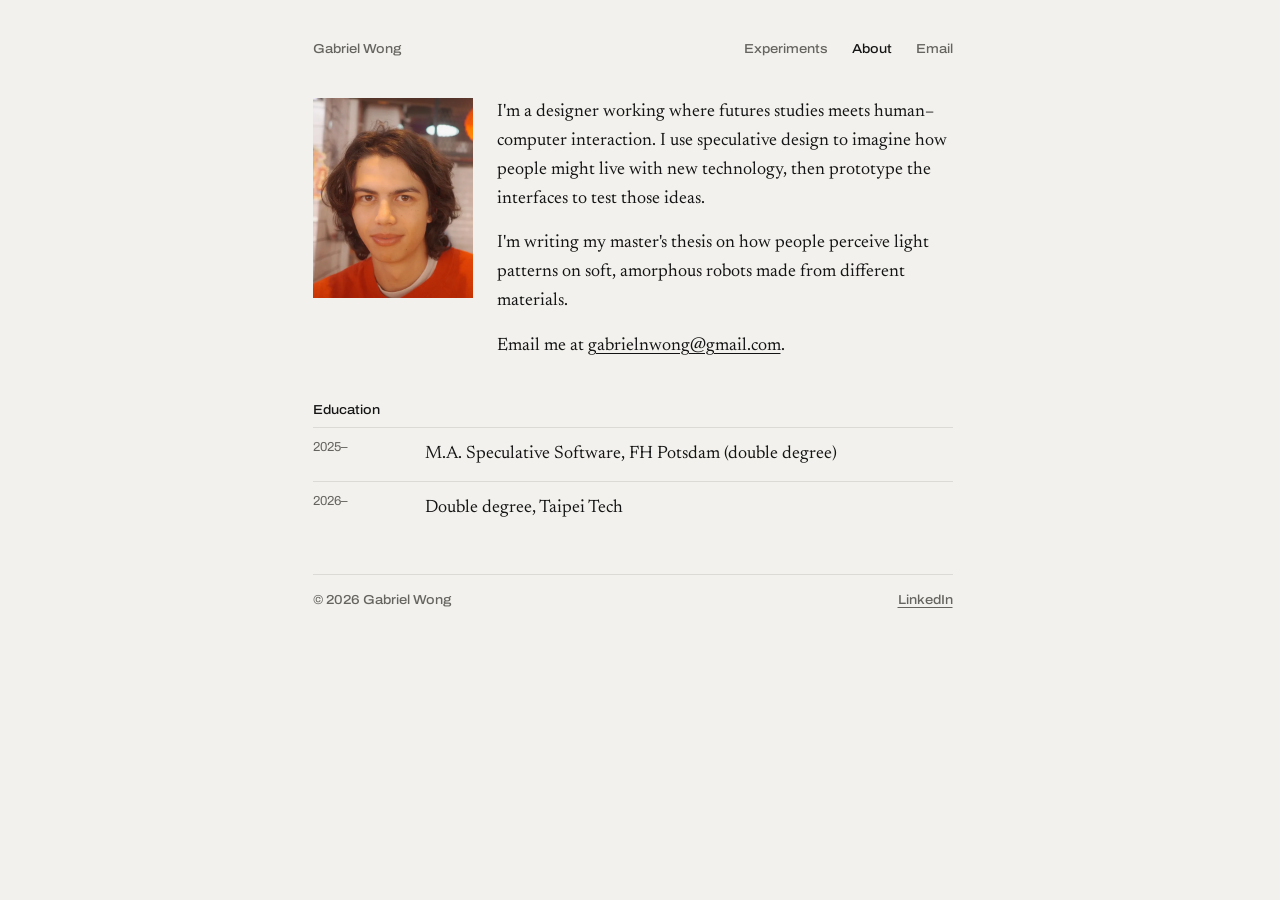
==== about/index.html @ 3de696ee "Reorder nav: Experiments, About, Email Lead with work, then the person, then contact.  Co-Authored-B" ====
<!DOCTYPE html>
<html lang="en">
  <head>
    <title>About · Gabriel Wong</title>
    <meta charset="UTF-8" />
    <meta name="viewport" content="width=device-width, initial-scale=1.0" />
    <meta name="theme-color" content="#f2f1ed" />
    <link rel="preconnect" href="https://fonts.googleapis.com" />
    <link rel="preconnect" href="https://fonts.gstatic.com" crossorigin />
    <link
      href="https://fonts.googleapis.com/css2?family=Archivo:wdth,wght@62..125,400..800&family=Newsreader:ital,opsz,wght@0,6..72,400..600;1,6..72,400&display=swap"
      rel="stylesheet"
    />
    <link rel="stylesheet" href="/css/site.css" />
  </head>
  <body>
    <div class="page">
      <header class="site-header ui">
        <a href="/">Gabriel Wong</a>
        <nav>
          <a href="/experiments/">Experiments</a>
          <a href="/about/" aria-current="page">About</a>
          <a href="mailto:gabrielnwong@gmail.com">Email</a>
        </nav>
      </header>

      <main class="page">
        <section class="about">
          <img src="/assets/images/profile.webp" alt="Portrait of Gabriel Wong" width="160" height="200" />
          <div class="text">
            <p>
              I'm a designer working where futures studies meets
              human–computer interaction. I use speculative design to imagine
              how people might live with new technology, then prototype the
              interfaces to test those ideas.
            </p>
            <p>
              I'm writing my master's thesis on how people perceive light patterns on soft, amorphous robots made from different materials.
            </p>
            <p>
              Email me at
              <a href="mailto:gabrielnwong@gmail.com">gabrielnwong@gmail.com</a>.
            </p>
          </div>
        </section>

        <section class="cv" aria-labelledby="edu-label">
          <h2 id="edu-label" class="ui label">Education</h2>
          <ul>
            <li><span>2025–</span><span>M.A. Speculative Software, FH Potsdam (double degree)</span></li>
            <li><span>2026–</span><span>Double degree, Taipei Tech</span></li>
            <!-- TODO (Gabriel): exact programme names, years, and earlier degrees -->
          </ul>
        </section>
      </main>

      <footer class="site-footer ui">
        <span>© 2026 Gabriel Wong</span>
        <a href="https://www.linkedin.com/in/-gabriel-/" target="_blank" rel="noopener">LinkedIn<span class="visually-hidden"> (opens in new tab)</span></a>
      </footer>
    </div>
  </body>
</html>
---- css/site.css ----
/* gabrielwong.co — one stylesheet for the whole site.
   Layout: a single 640px column; the homepage and figures run wider.
   Spacing follows an 8px scale; type follows the scale below. */

:root {
  /* color: warm grey paper and black ink; the project images bring the colour */
  --paper: #f2f1ed;
  --ink: #141414;
  --ink-soft: #66645f;
  --rule: #dcdad4;
  --grid: #e4e2dc;
  --mark: #141414; /* accent: links, labels, caption numbers */
  --panel: #e7e5e0; /* quiet fill used instead of outlines */

  /* type */
  /* Archivo for headlines, labels and interface; Newsreader for reading */
  --sans: "Archivo", system-ui, -apple-system, sans-serif;
  --serif: "Newsreader", Georgia, serif;
  --step--1: 0.8125rem; /* 13px */
  --step-0: 1rem;       /* 16px */
  --step-1: 1.1875rem;  /* 19px */
  --step-2: 1.6875rem;  /* 27px */
  --step-3: clamp(1.75rem, 4vw, 2.25rem);

  /* space */
  --s1: 8px;
  --s2: 16px;
  --s3: 24px;
  --s4: 40px;
  --s5: 64px;

  --column: 640px;
  --wide: 880px;
}

*,
*::before,
*::after {
  box-sizing: border-box;
}

html {
  -webkit-text-size-adjust: 100%;
  color-scheme: light;
  background: var(--paper); /* scrolling past the edge shows paper, not white */
  overscroll-behavior: none; /* no rubber-band bounce at the top and bottom */
  scrollbar-gutter: stable; /* pages don't shift sideways when a scrollbar appears */
  -webkit-tap-highlight-color: transparent;
}

body {
  margin: 0;
  overscroll-behavior: none; /* some browsers read it from body, not html */
  -webkit-font-smoothing: antialiased;
  -moz-osx-font-smoothing: grayscale;
  background: var(--paper);
  color: var(--ink);
  font: 400 1.125rem / 1.6 var(--serif);
  padding: var(--s4) max(var(--s2), env(safe-area-inset-left)) var(--s5);
}

img,
svg,
video {
  display: block;
  max-width: 100%;
  height: auto;
}

a {
  color: inherit;
  text-decoration-thickness: 1px;
  text-underline-offset: 3px;
}

a,
button {
  touch-action: manipulation; /* no double-tap zoom delay */
}

/* hover colours only where there is a pointer, so taps don't leave links red */
@media (hover: hover) {
  a:hover {
    color: var(--mark);
    text-decoration-thickness: 2px;
  }
}

/* quick crossfade between pages in browsers that support it */
@view-transition {
  navigation: auto;
}

::view-transition-old(root),
::view-transition-new(root) {
  animation-duration: 0.18s;
}

@media (prefers-reduced-motion: reduce) {
  ::view-transition-old(root),
  ::view-transition-new(root) {
    animation: none;
  }
}

:focus-visible {
  outline: 2px solid var(--mark);
  outline-offset: 2px;
}

h1,
h2,
h3 {
  margin: 0;
  line-height: 1.15;
  text-wrap: balance;
}

p {
  margin: 0;
}

/* ---------- shared pieces ---------- */

.page {
  max-width: var(--column);
  margin: 0 auto;
  display: grid;
  gap: var(--s4);
}

/* small interface text: nav, labels, captions' numbers */
.ui {
  font: 500 0.8125rem / 1.4 var(--sans);
  font-stretch: 112%;
}

/* the display voice: wide Archivo capitals */
.intro h1,
.case-head h1 {
  font-family: var(--sans);
  font-weight: 800;
  font-stretch: 125%;
  text-transform: uppercase;
  letter-spacing: 0;
}

.site-header {
  display: flex;
  justify-content: space-between;
  flex-wrap: wrap;
  gap: var(--s1) var(--s3);
  color: var(--ink-soft);
  -webkit-user-select: none;
  user-select: none;
}

.site-header a {
  text-decoration: none;
}

.site-header nav {
  display: flex;
  gap: var(--s3);
}

.site-header [aria-current="page"] {
  color: var(--ink);
}

.site-footer {
  border-top: 1px solid var(--rule);
  padding-top: var(--s2);
  display: flex;
  justify-content: space-between;
  flex-wrap: wrap;
  gap: var(--s1);
  color: var(--ink-soft);
}

.label {
  color: var(--mark);
}

/* quiet frame for experiment images */
.plate {
  background: var(--panel);
  aspect-ratio: 4 / 3;
  overflow: hidden;
}

/* ---------- homepage ---------- */

.intro {
  display: grid;
  gap: var(--s2);
}

.intro h1 {
  font-size: clamp(1.5rem, 6vw, 2.25rem);
  line-height: 1.05;
}

.intro p {
  color: var(--ink-soft);
  max-width: 54ch;
}

.visually-hidden {
  position: absolute;
  width: 1px;
  height: 1px;
  overflow: hidden;
  clip: rect(0 0 0 0);
  white-space: nowrap;
}

/* the work leads: real images in a two-column grid */
.work ol {
  list-style: none;
  margin: 0;
  padding: 0;
  display: grid;
  grid-template-columns: repeat(2, minmax(0, 1fr));
  gap: var(--s5) var(--s3);
  width: min(var(--wide), 100vw - 2 * var(--s2));
  margin-inline: calc((var(--column) - min(var(--wide), 100vw - 2 * var(--s2))) / 2);
}

.work a {
  display: grid;
  grid-template-columns: minmax(0, 1fr) auto;
  gap: 4px var(--s2);
  text-decoration: none;
}

.work .shot {
  grid-column: 1 / -1;
  width: 100%;
  aspect-ratio: 4 / 3;
  object-fit: cover;
  background: var(--panel);
  margin-bottom: var(--s1);
  transition: opacity 0.2s ease;
}

/* animated thumbnails: the poster image sits under a muted loop (js/thumbs.js) */
.work span.shot {
  display: block;
  position: relative;
  overflow: hidden;
}

.work .shot > img,
.work .shot > video {
  position: absolute;
  inset: 0;
  width: 100%;
  height: 100%;
  object-fit: cover;
}

.work .shot > video {
  opacity: 0;
  transition: opacity 0.3s ease;
}

.work .shot > video.is-playing {
  opacity: 1;
}

@media (hover: hover) {
  .work a:hover .shot {
    opacity: 0.88;
  }
  .work a:hover .title {
    text-decoration: underline;
    text-decoration-thickness: 2px;
    text-underline-offset: 3px;
  }
}

.work .title {
  display: block;
  font: 700 var(--step-0) / 1.4 var(--sans);
  font-stretch: 112%;
}

.work .summary {
  display: block;
  color: var(--ink-soft);
  font-size: 1rem;
  line-height: 1.5;
}

.work .year {
  font: 400 var(--step--1) / 1.9 var(--sans);
  color: var(--ink-soft);
  font-variant-numeric: tabular-nums;
}

@media (max-width: 672px) {
  .work ol {
    grid-template-columns: 1fr;
    width: 100%;
    margin-inline: 0;
  }
}

/* ---------- case study (short version) ---------- */

.case-head {
  display: grid;
  gap: var(--s3);
}

.case-head h1 {
  font-size: clamp(2rem, 5vw, 2.75rem);
  line-height: 1.05;
}

.abstract {
  display: grid;
  gap: 6px;
}

.abstract p {
  font: 400 var(--step-1) / 1.5 var(--serif);
}

.facts {
  display: grid;
  grid-template-columns: repeat(auto-fit, minmax(130px, 1fr));
  gap: var(--s2);
  margin: 0;
  padding: var(--s2) 0;
  border-block: 1px solid var(--rule);
}

.facts dt {
  color: var(--ink-soft);
}

.facts dd {
  margin: 4px 0 0;
  font-size: 0.9375rem;
}

.further {
  display: flex;
  flex-wrap: wrap;
  gap: var(--s1) var(--s3);
}

.further a {
  color: var(--mark);
}

.section {
  display: grid;
  gap: var(--s2);
}

/* section headings: plain sentence case */
.section > h2.ui {
  font: 700 1.5rem / 1.2 var(--sans);
  font-stretch: 112%;
}

.section p {
  max-width: 62ch;
}

.fig {
  margin: 0;
  display: grid;
  gap: var(--s1);
}

.fig .plate {
  aspect-ratio: auto;
}

.fig img {
  width: 100%;
  max-height: 85vh;
  object-fit: contain;
}

.fig.hero img {
  aspect-ratio: 3 / 2;
  object-fit: cover;
}

.fig figcaption {
  font-size: 0.9375rem;
  line-height: 1.5;
  color: var(--ink-soft);
}

.fig figcaption b {
  color: var(--mark);
  font: 600 0.75rem var(--sans);
  margin-right: var(--s1);
}

/* lets an image run wider than the text column on large screens */
.fig.wide {
  width: min(var(--wide), 100vw - 2 * var(--s2));
  margin-inline: calc((var(--column) - min(var(--wide), 100vw - 2 * var(--s2))) / 2);
}

@media (max-width: 672px) {
  .fig.wide {
    width: 100%;
    margin-inline: 0;
  }
}

.next {
  display: flex;
  justify-content: space-between;
  gap: var(--s2);
  flex-wrap: wrap;
  border-top: 1px solid var(--rule);
  padding-top: var(--s2);
}

/* numbered research questions at the end of a case study */
.questions {
  margin: 0;
  padding: 0;
  list-style: none;
  counter-reset: q;
  display: grid;
  border-top: 1px solid var(--rule);
}

.questions li {
  counter-increment: q;
  display: grid;
  grid-template-columns: 40px minmax(0, 1fr);
  gap: var(--s2);
  padding: var(--s2) 0;
  border-bottom: 1px solid var(--rule);
  font: 400 var(--step-1) / 1.45 var(--serif);
}

.questions li::before {
  content: "Q" counter(q);
  font: 600 0.75rem / 2.4 var(--sans);
  color: var(--mark);
}

/* ---------- about ---------- */

.about {
  display: grid;
  grid-template-columns: 160px minmax(0, 1fr);
  gap: var(--s3);
  align-items: start;
}

.about .text {
  display: grid;
  gap: var(--s2);
}

@media (max-width: 520px) {
  .about {
    grid-template-columns: 1fr;
  }
  .about img {
    max-width: 160px;
  }
}

.cv {
  display: grid;
  gap: var(--s1);
}

.cv ul {
  list-style: none;
  margin: 0;
  padding: 0;
}

.cv li {
  display: grid;
  grid-template-columns: 96px minmax(0, 1fr);
  gap: var(--s2);
  padding: 12px 0;
  border-top: 1px solid var(--rule);
}

.cv li span:first-child {
  font: 400 var(--step--1) var(--sans);
  color: var(--ink-soft);
  font-variant-numeric: tabular-nums;
}

@media (prefers-reduced-motion: no-preference) {
  a {
    transition: color 0.15s ease;
  }
}

/* ---------- experiments ---------- */

.experiments {
  display: grid;
  grid-template-columns: repeat(2, minmax(0, 1fr));
  gap: var(--s4) var(--s3);
  list-style: none;
  margin: 0;
  padding: 0;
}

.experiments a {
  display: grid;
  gap: var(--s1);
  text-decoration: none;
}

.experiments .plate {
  aspect-ratio: 1;
}

.experiments img {
  width: 100%;
  height: 100%;
  object-fit: cover;
}

@media (hover: hover) {
  .experiments a:hover .plate {
    opacity: 0.88;
  }
}

.experiments .caption {
  font-size: var(--step--1);
  color: var(--ink-soft);
}

.experiments .caption b {
  color: var(--mark);
  font: 600 0.75rem var(--sans);
  margin-right: var(--s1);
}

@media (max-width: 520px) {
  .experiments {
    grid-template-columns: 1fr;
  }
}
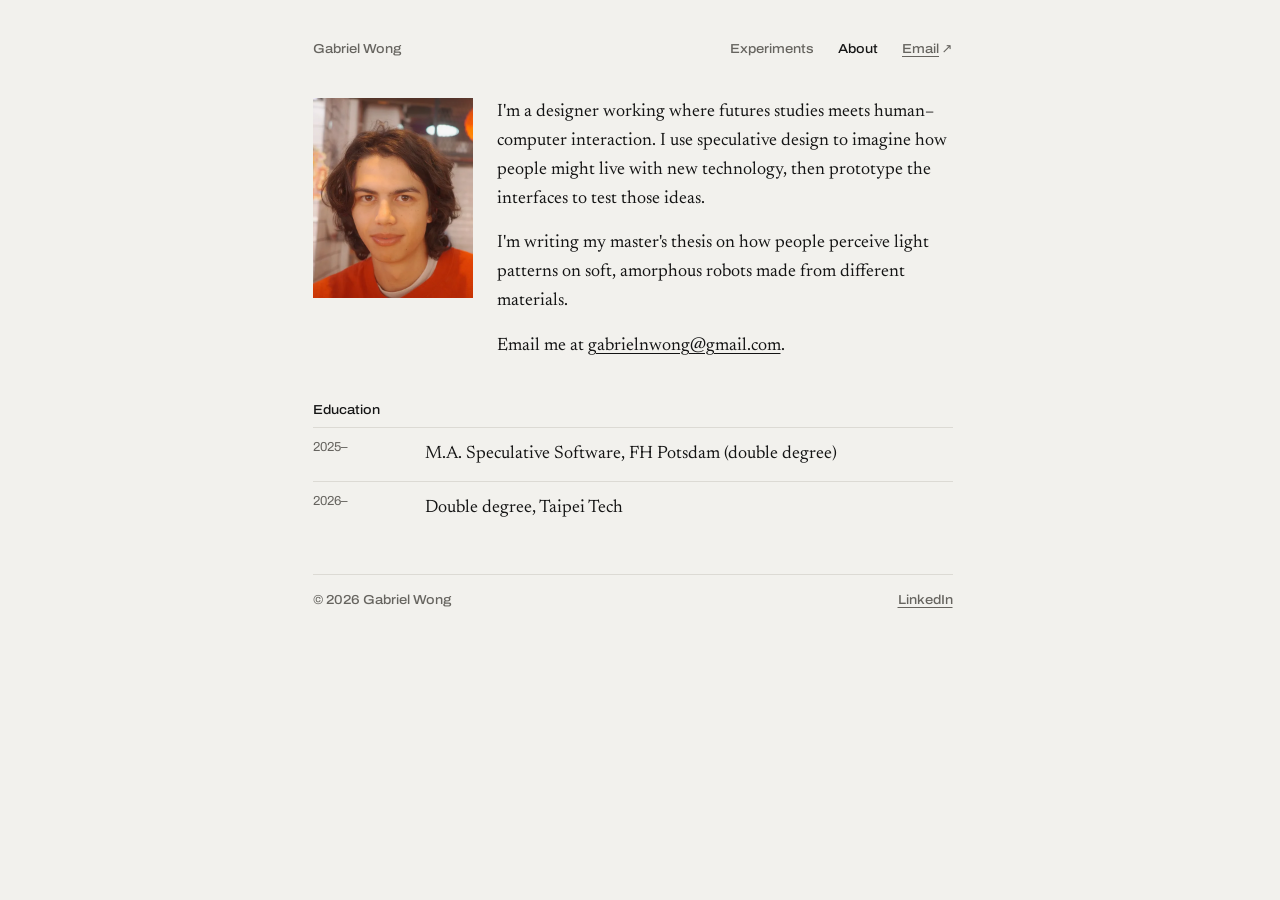
==== commit b98217b6: "Style Email nav link as an outbound action Underline plus a small ↗ arrow, since it opens the mail a" ====
--- a/about/index.html
+++ b/about/index.html
@@ -20,7 +20,7 @@
         <nav>
           <a href="/experiments/">Experiments</a>
           <a href="/about/" aria-current="page">About</a>
-          <a href="mailto:gabrielnwong@gmail.com">Email</a>
+          <a class="contact" href="mailto:gabrielnwong@gmail.com">Email<span aria-hidden="true">↗</span></a>
         </nav>
       </header>
 
--- a/css/site.css
+++ b/css/site.css
@@ -168,6 +168,16 @@
   color: var(--ink);
 }
 
+/* Email leaves the site, so it reads as an action: underline + outbound arrow */
+.site-header .contact {
+  text-decoration: underline;
+}
+
+.site-header .contact span {
+  display: inline-block; /* keeps the underline off the arrow */
+  margin-left: 0.2em;
+}
+
 .site-footer {
   border-top: 1px solid var(--rule);
   padding-top: var(--s2);
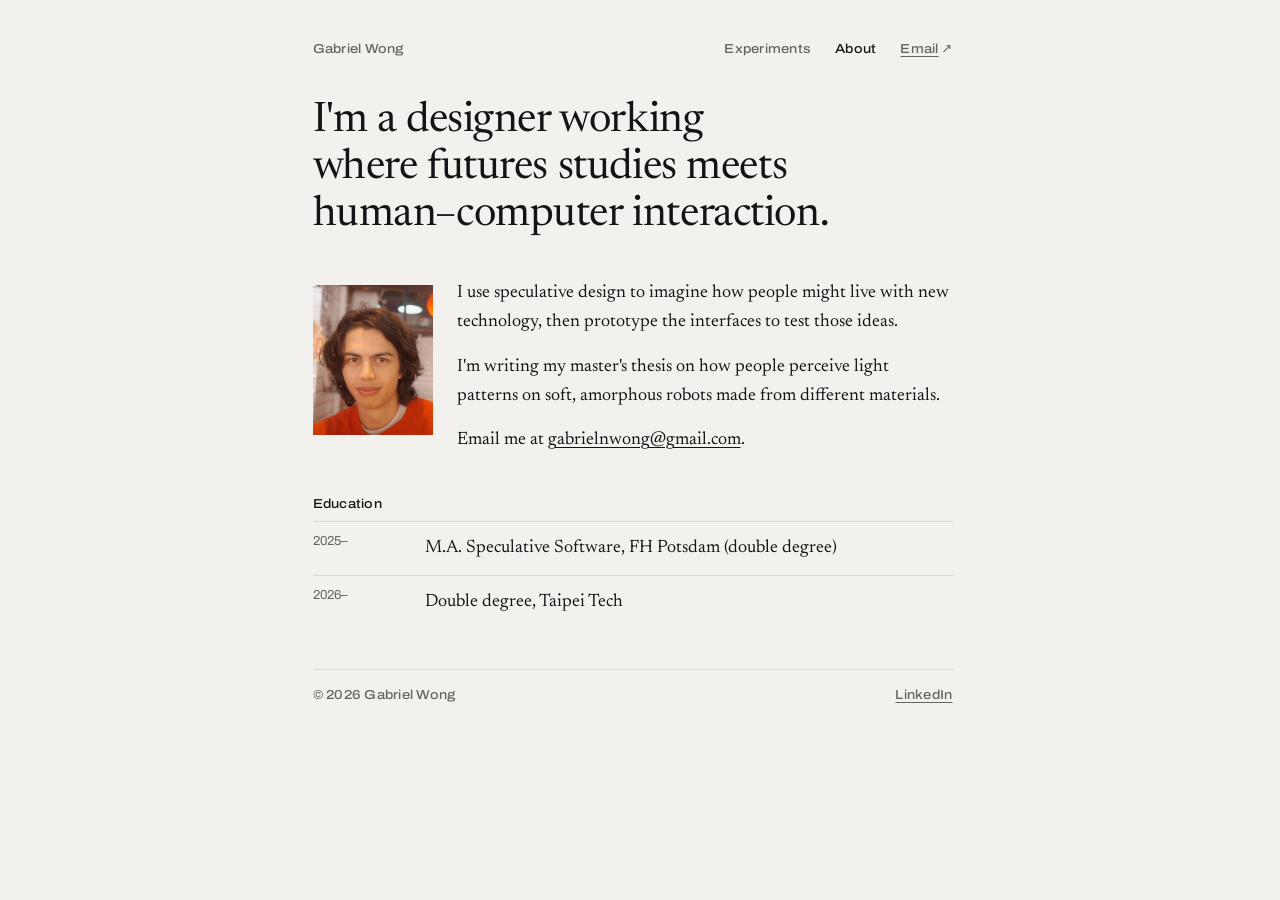
==== commit b36375cd: "About: lead with the opening sentence as the headline The first line of the bio becomes the page's h" ====
--- a/about/index.html
+++ b/about/index.html
@@ -3,7 +3,7 @@
   <head>
     <title>About · Gabriel Wong</title>
     <meta charset="UTF-8" />
-    <meta name="viewport" content="width=device-width, initial-scale=1.0" />
+    <meta name="viewport" content="width=device-width, initial-scale=1.0, viewport-fit=cover" />
     <meta name="theme-color" content="#f2f1ed" />
     <link rel="preconnect" href="https://fonts.googleapis.com" />
     <link rel="preconnect" href="https://fonts.gstatic.com" crossorigin />
@@ -20,19 +20,21 @@
         <nav>
           <a href="/experiments/">Experiments</a>
           <a href="/about/" aria-current="page">About</a>
-          <a class="contact" href="mailto:gabrielnwong@gmail.com">Email<span aria-hidden="true">↗</span></a>
+          <a class="contact" href="mailto:gabrielnwong@gmail.com" title="gabrielnwong@gmail.com">Email<span aria-hidden="true">↗</span></a>
         </nav>
       </header>
 
       <main class="page">
         <section class="about">
-          <img src="/assets/images/profile.webp" alt="Portrait of Gabriel Wong" width="160" height="200" />
+          <h1 class="statement">
+            I'm a designer working where futures studies meets
+            <span class="nowrap">human–computer</span> interaction.
+          </h1>
+          <img src="/assets/images/profile.webp" alt="Portrait of Gabriel Wong" width="480" height="600" />
           <div class="text">
             <p>
-              I'm a designer working where futures studies meets
-              human–computer interaction. I use speculative design to imagine
-              how people might live with new technology, then prototype the
-              interfaces to test those ideas.
+              I use speculative design to imagine how people might live with
+              new technology, then prototype the interfaces to test those ideas.
             </p>
             <p>
               I'm writing my master's thesis on how people perceive light patterns on soft, amorphous robots made from different materials.
@@ -59,5 +61,6 @@
         <a href="https://www.linkedin.com/in/-gabriel-/" target="_blank" rel="noopener">LinkedIn<span class="visually-hidden"> (opens in new tab)</span></a>
       </footer>
     </div>
+    <script src="/js/contact.js" defer></script>
   </body>
 </html>
--- a/css/site.css
+++ b/css/site.css
@@ -43,19 +43,18 @@
   -webkit-text-size-adjust: 100%;
   color-scheme: light;
   background: var(--paper); /* scrolling past the edge shows paper, not white */
-  overscroll-behavior: none; /* no rubber-band bounce at the top and bottom */
   scrollbar-gutter: stable; /* pages don't shift sideways when a scrollbar appears */
   -webkit-tap-highlight-color: transparent;
 }
 
 body {
   margin: 0;
-  overscroll-behavior: none; /* some browsers read it from body, not html */
   -webkit-font-smoothing: antialiased;
   -moz-osx-font-smoothing: grayscale;
   background: var(--paper);
   color: var(--ink);
   font: 400 1.125rem / 1.6 var(--serif);
+  overflow-wrap: break-word; /* a long word or address wraps instead of running past the column */
   padding: var(--s4) max(var(--s2), env(safe-area-inset-left)) var(--s5);
 }
 
@@ -78,8 +77,18 @@
   touch-action: manipulation; /* no double-tap zoom delay */
 }
 
+button {
+  -webkit-user-select: none; /* a long press on a control doesn't select its label */
+  user-select: none;
+}
+
+/* press feedback on touch: the browser's tap flash is off, so links dim while held */
+a:active {
+  opacity: 0.6;
+}
+
 /* hover colours only where there is a pointer, so taps don't leave links red */
-@media (hover: hover) {
+@media (hover: hover) and (pointer: fine) {
   a:hover {
     color: var(--mark);
     text-decoration-thickness: 2px;
@@ -126,6 +135,7 @@
   max-width: var(--column);
   margin: 0 auto;
   display: grid;
+  grid-template-columns: minmax(0, 1fr); /* a long word wraps instead of widening the page */
   gap: var(--s4);
 }
 
@@ -133,6 +143,7 @@
 .ui {
   font: 500 0.8125rem / 1.4 var(--sans);
   font-stretch: 112%;
+  letter-spacing: 0.02em; /* small text reads better a little looser */
 }
 
 /* the display voice: wide Archivo capitals */
@@ -142,7 +153,8 @@
   font-weight: 800;
   font-stretch: 125%;
   text-transform: uppercase;
-  letter-spacing: 0;
+  letter-spacing: -0.02em; /* large display type reads better a little tighter */
+  hyphens: auto; /* a one-word title wider than a phone breaks with a hyphen where the browser can */
 }
 
 .site-header {
@@ -279,7 +291,7 @@
   opacity: 1;
 }
 
-@media (hover: hover) {
+@media (hover: hover) and (pointer: fine) {
   .work a:hover .shot {
     opacity: 0.88;
   }
@@ -321,11 +333,12 @@
 
 .case-head {
   display: grid;
+  grid-template-columns: minmax(0, 1fr);
   gap: var(--s3);
 }
 
 .case-head h1 {
-  font-size: clamp(2rem, 5vw, 2.75rem);
+  font-size: clamp(1.75rem, 8.5vw, 2.75rem); /* small enough on a 320px phone that a one-word name like HapticSense fits */
   line-height: 1.05;
 }
 
@@ -464,11 +477,32 @@
 
 /* ---------- about ---------- */
 
+/* the opening sentence is the headline: set large in the reading face, it says who this is
+   before anything else; the portrait and the rest of the story sit quietly beneath it */
 .about {
   display: grid;
-  grid-template-columns: 160px minmax(0, 1fr);
-  gap: var(--s3);
+  grid-template-columns: 120px minmax(0, 1fr);
+  gap: var(--s4) var(--s3);
   align-items: start;
+}
+
+.statement {
+  grid-column: 1 / -1;
+  margin: 0;
+  font: 400 clamp(1.75rem, 5vw, 2.625rem) / 1.12 var(--serif);
+  font-optical-sizing: auto;
+  letter-spacing: -0.01em;
+  text-wrap: balance;
+}
+
+.nowrap {
+  white-space: nowrap;
+}
+
+.about img {
+  width: 100%;
+  height: auto;
+  margin-top: 6px; /* level with the cap height of the first line beside it */
 }
 
 .about .text {
@@ -478,10 +512,12 @@
 
 @media (max-width: 520px) {
   .about {
-    grid-template-columns: 1fr;
-  }
+    grid-template-columns: minmax(0, 1fr);
+    gap: var(--s3);
+  }
+
   .about img {
-    max-width: 160px;
+    width: 120px;
   }
 }
 
@@ -518,50 +554,242 @@
 
 /* ---------- experiments ---------- */
 
+/* The studies are plotted straight onto the paper: their white grounds multiply away,
+   so the drawings share one sheet and step across it, each tucked under the last.
+   The one drawn on black keeps its ground, as a solid print. */
 .experiments {
-  display: grid;
-  grid-template-columns: repeat(2, minmax(0, 1fr));
-  gap: var(--s4) var(--s3);
   list-style: none;
   margin: 0;
   padding: 0;
+  display: grid;
+  grid-template-columns: repeat(12, minmax(0, 1fr));
+  column-gap: var(--s3);
+  width: min(var(--wide), 100vw - 2 * var(--s2));
+  margin-inline: calc((var(--column) - min(var(--wide), 100vw - 2 * var(--s2))) / 2);
+}
+
+.experiments li {
+  grid-column: 1 / span 8;
+}
+
+.experiments li:nth-child(even) {
+  grid-column: 5 / span 8;
+}
+
+/* the white margins of neighbouring plots overlap, so the drawings sit closer than their frames */
+.experiments li + li {
+  margin-top: -28%;
+}
+
+.experiments .on-black {
+  margin-top: var(--s4);
 }
 
 .experiments a {
-  display: grid;
-  gap: var(--s1);
+  position: relative;
+  display: block;
   text-decoration: none;
 }
 
-.experiments .plate {
+.experiments img {
+  display: block;
+  width: 100%;
+  height: auto;
   aspect-ratio: 1;
-}
-
-.experiments img {
+  mix-blend-mode: multiply;
+}
+
+.experiments .on-black img {
+  mix-blend-mode: normal;
+}
+
+@media (hover: hover) and (pointer: fine) {
+  .experiments a:hover img {
+    opacity: 0.8;
+  }
+}
+
+/* the number sits in the drawing's own empty corner, like a plate number on a print */
+.experiments .caption {
+  position: absolute;
+  right: 4%;
+  bottom: 8%;
+  text-align: right;
+  font-size: var(--step--1);
+  color: var(--ink-soft);
+}
+
+.experiments li:nth-child(even) .caption {
+  right: auto;
+  left: 4%;
+  text-align: left;
+}
+
+/* on black, the number steps outside the print instead */
+.experiments .on-black .caption {
+  right: auto;
+  left: calc(100% + var(--s3));
+  bottom: 0;
+  text-align: left;
+}
+
+.experiments .caption b {
+  display: block;
+  color: var(--mark);
+  font: 800 var(--step-2) / 1 var(--sans);
+  font-stretch: 125%;
+  letter-spacing: -0.02em;
+  margin-bottom: 4px;
+}
+
+@media (max-width: 720px) {
+  .experiments {
+    grid-template-columns: minmax(0, 1fr);
+    width: auto;
+    margin-inline: 0;
+  }
+
+  .experiments li,
+  .experiments li:nth-child(even) {
+    grid-column: 1;
+  }
+
+  .experiments li + li {
+    margin-top: -12%;
+  }
+
+  .experiments .on-black {
+    margin-top: var(--s3);
+  }
+
+  .experiments .caption b {
+    font-size: var(--step-1);
+  }
+
+  .experiments .on-black .caption {
+    position: static;
+    display: block;
+    margin-top: var(--s1);
+  }
+
+  .experiments .on-black .caption b {
+    display: inline;
+    margin-right: var(--s1);
+  }
+}
+
+/* in-page viewer for a single experiment (js/experiments.js) */
+
+.viewer {
+  width: 100vw;
+  height: 100dvh;
+  max-width: none;
+  max-height: none;
+  overscroll-behavior: contain; /* scrolling in the viewer never moves the page behind it */
+  margin: 0;
+  padding:
+    max(var(--s2), env(safe-area-inset-top))
+    max(var(--s3), env(safe-area-inset-right))
+    max(var(--s3), env(safe-area-inset-bottom))
+    max(var(--s3), env(safe-area-inset-left));
+  border: 0;
+  background: var(--paper);
+  color: var(--ink);
+  display: none;
+  grid-template-rows: auto minmax(0, 1fr);
+  gap: var(--s2);
+}
+
+.viewer[open] {
+  display: grid;
+}
+
+.viewer::backdrop {
+  background: transparent;
+}
+
+.viewer-bar {
+  display: flex;
+  justify-content: space-between;
+  align-items: center;
+  gap: var(--s2);
+  max-width: var(--wide);
   width: 100%;
-  height: 100%;
-  object-fit: cover;
-}
-
-@media (hover: hover) {
-  .experiments a:hover .plate {
-    opacity: 0.88;
-  }
-}
-
-.experiments .caption {
-  font-size: var(--step--1);
-  color: var(--ink-soft);
-}
-
-.experiments .caption b {
-  color: var(--mark);
-  font: 600 0.75rem var(--sans);
-  margin-right: var(--s1);
-}
-
-@media (max-width: 520px) {
-  .experiments {
-    grid-template-columns: 1fr;
-  }
-}
+  margin: 0 auto;
+  pointer-events: none;
+}
+
+.viewer-bar > * {
+  pointer-events: auto;
+}
+
+.viewer-close {
+  font: inherit;
+  color: var(--ink);
+  background: var(--panel);
+  border: 0;
+  padding: 6px 12px;
+  cursor: pointer;
+}
+
+@media (hover: hover) and (pointer: fine) {
+  .viewer-close:hover {
+    background: var(--rule);
+  }
+}
+
+.viewer-close:active {
+  background: var(--rule);
+}
+
+.viewer-img {
+  mix-blend-mode: multiply; /* the plot sits on the paper, as it does on the page */
+  justify-self: center;
+  align-self: center;
+  max-width: min(100%, var(--wide));
+  max-height: 100%;
+  object-fit: contain;
+}
+
+.viewer.on-black .viewer-img {
+  mix-blend-mode: normal;
+}
+
+.viewer-open {
+  overflow: hidden;
+}
+
+.viewer[open] {
+  animation: viewer-fade 0.2s cubic-bezier(0.23, 1, 0.32, 1);
+}
+
+/* the image settles in from slightly smaller; reduced motion keeps only the fade */
+@media (prefers-reduced-motion: no-preference) {
+  .viewer[open] .viewer-img {
+    animation: viewer-in 0.2s cubic-bezier(0.23, 1, 0.32, 1);
+  }
+}
+
+/* when the thumbnail morphs into the image (js/experiments.js), the view transition is the animation */
+.viewer.is-morphing[open],
+.viewer.is-morphing[open] .viewer-img {
+  animation: none;
+}
+
+::view-transition-group(experiment-image) {
+  mix-blend-mode: multiply; /* keeps a light plot's white ground off the paper mid-morph */
+  animation-duration: 0.35s;
+  animation-timing-function: cubic-bezier(0.32, 0.72, 0, 1); /* drawer-like: quick start, soft landing */
+}
+
+@keyframes viewer-fade {
+  from {
+    opacity: 0;
+  }
+}
+
+@keyframes viewer-in {
+  from {
+    transform: scale(0.97);
+  }
+}
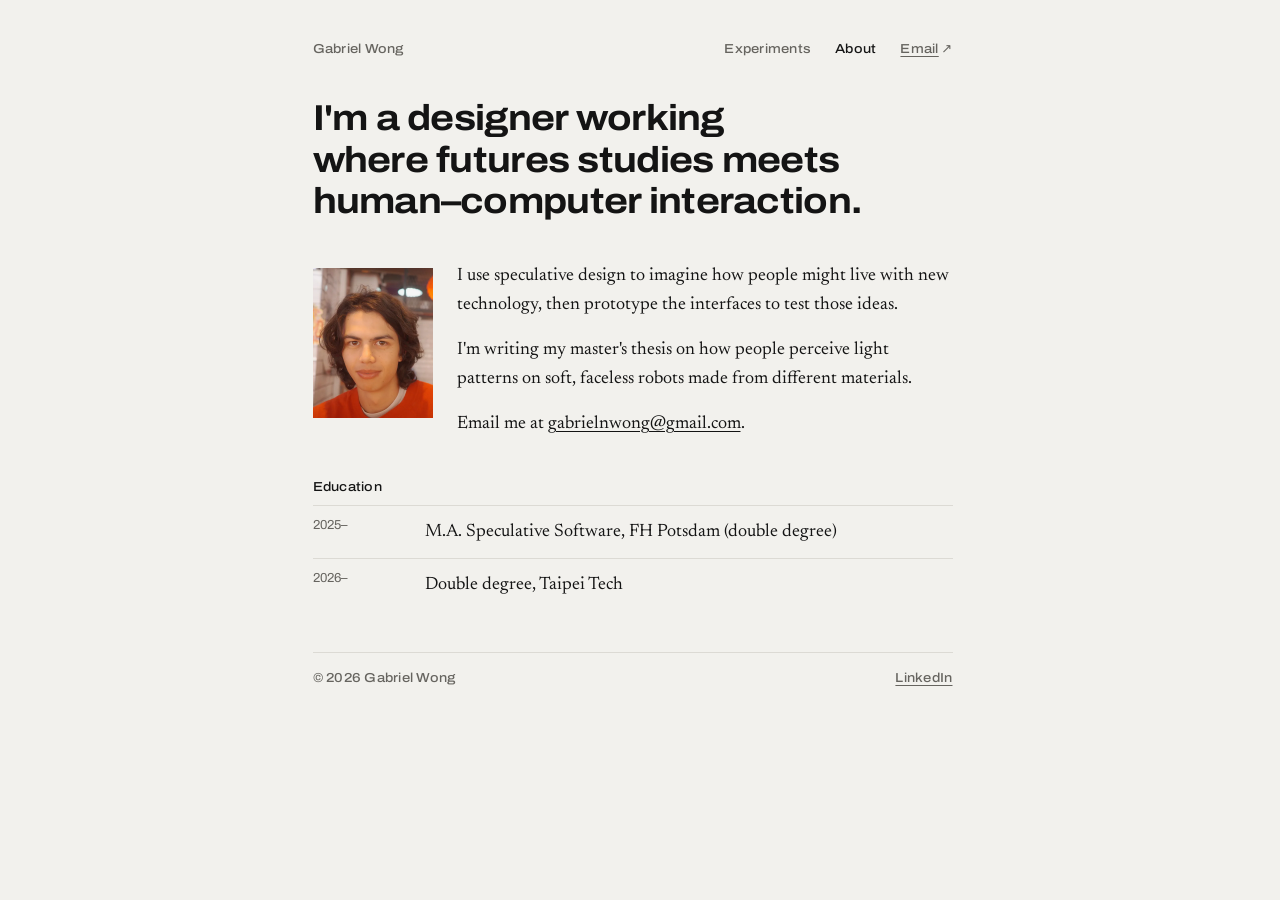
==== commit 2caae265: "Thesis wording: amorphous robots are now faceless robots Co-Authored-By: Claude Opus 5.5 <noreply@an" ====
--- a/about/index.html
+++ b/about/index.html
@@ -37,7 +37,7 @@
               new technology, then prototype the interfaces to test those ideas.
             </p>
             <p>
-              I'm writing my master's thesis on how people perceive light patterns on soft, amorphous robots made from different materials.
+              I'm writing my master's thesis on how people perceive light patterns on soft, faceless robots made from different materials.
             </p>
             <p>
               Email me at
--- a/css/site.css
+++ b/css/site.css
@@ -477,7 +477,7 @@
 
 /* ---------- about ---------- */
 
-/* the opening sentence is the headline: set large in the reading face, it says who this is
+/* the opening sentence is the headline: set large in the heading face, it says who this is
    before anything else; the portrait and the rest of the story sit quietly beneath it */
 .about {
   display: grid;
@@ -489,9 +489,9 @@
 .statement {
   grid-column: 1 / -1;
   margin: 0;
-  font: 400 clamp(1.75rem, 5vw, 2.625rem) / 1.12 var(--serif);
-  font-optical-sizing: auto;
-  letter-spacing: -0.01em;
+  font: 700 clamp(1.5rem, 4.4vw, 2.25rem) / 1.15 var(--sans);
+  font-stretch: 112%; /* the site's sentence-case heading voice, set larger */
+  letter-spacing: -0.02em;
   text-wrap: balance;
 }
 
